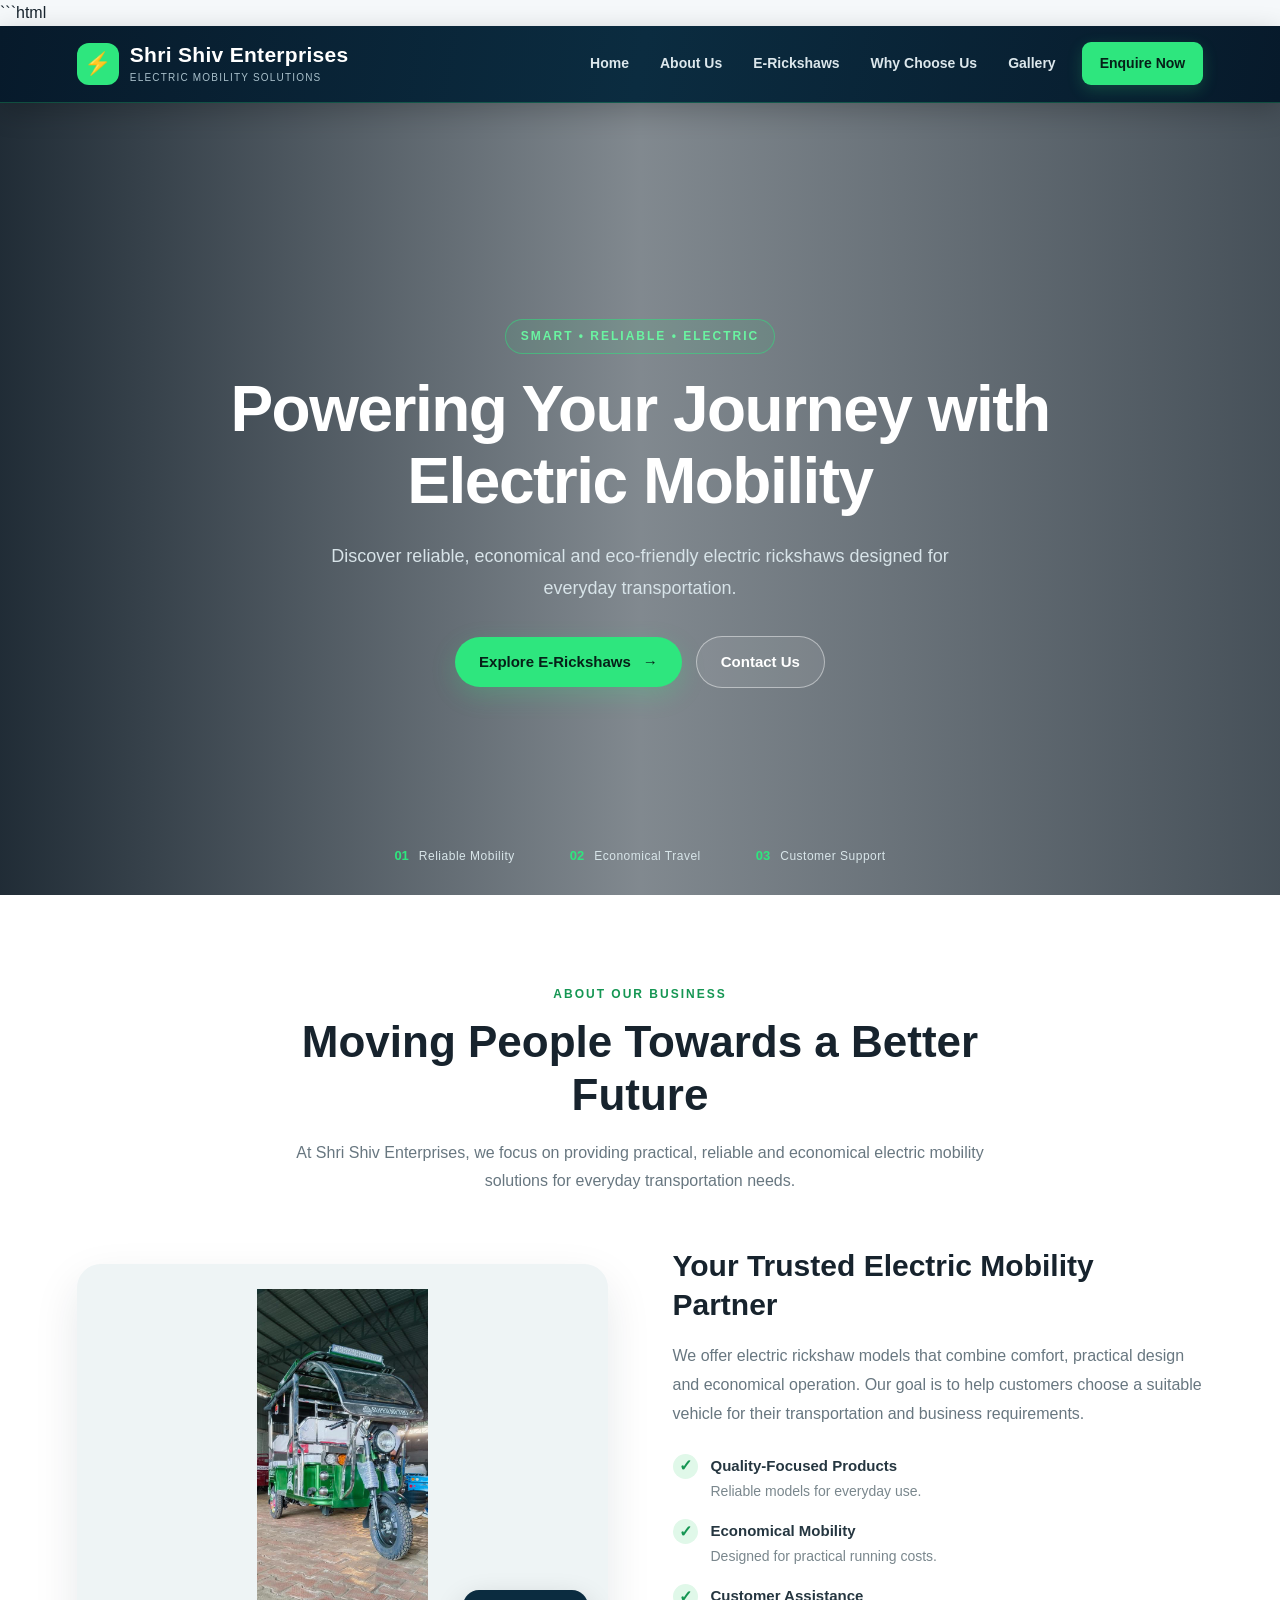
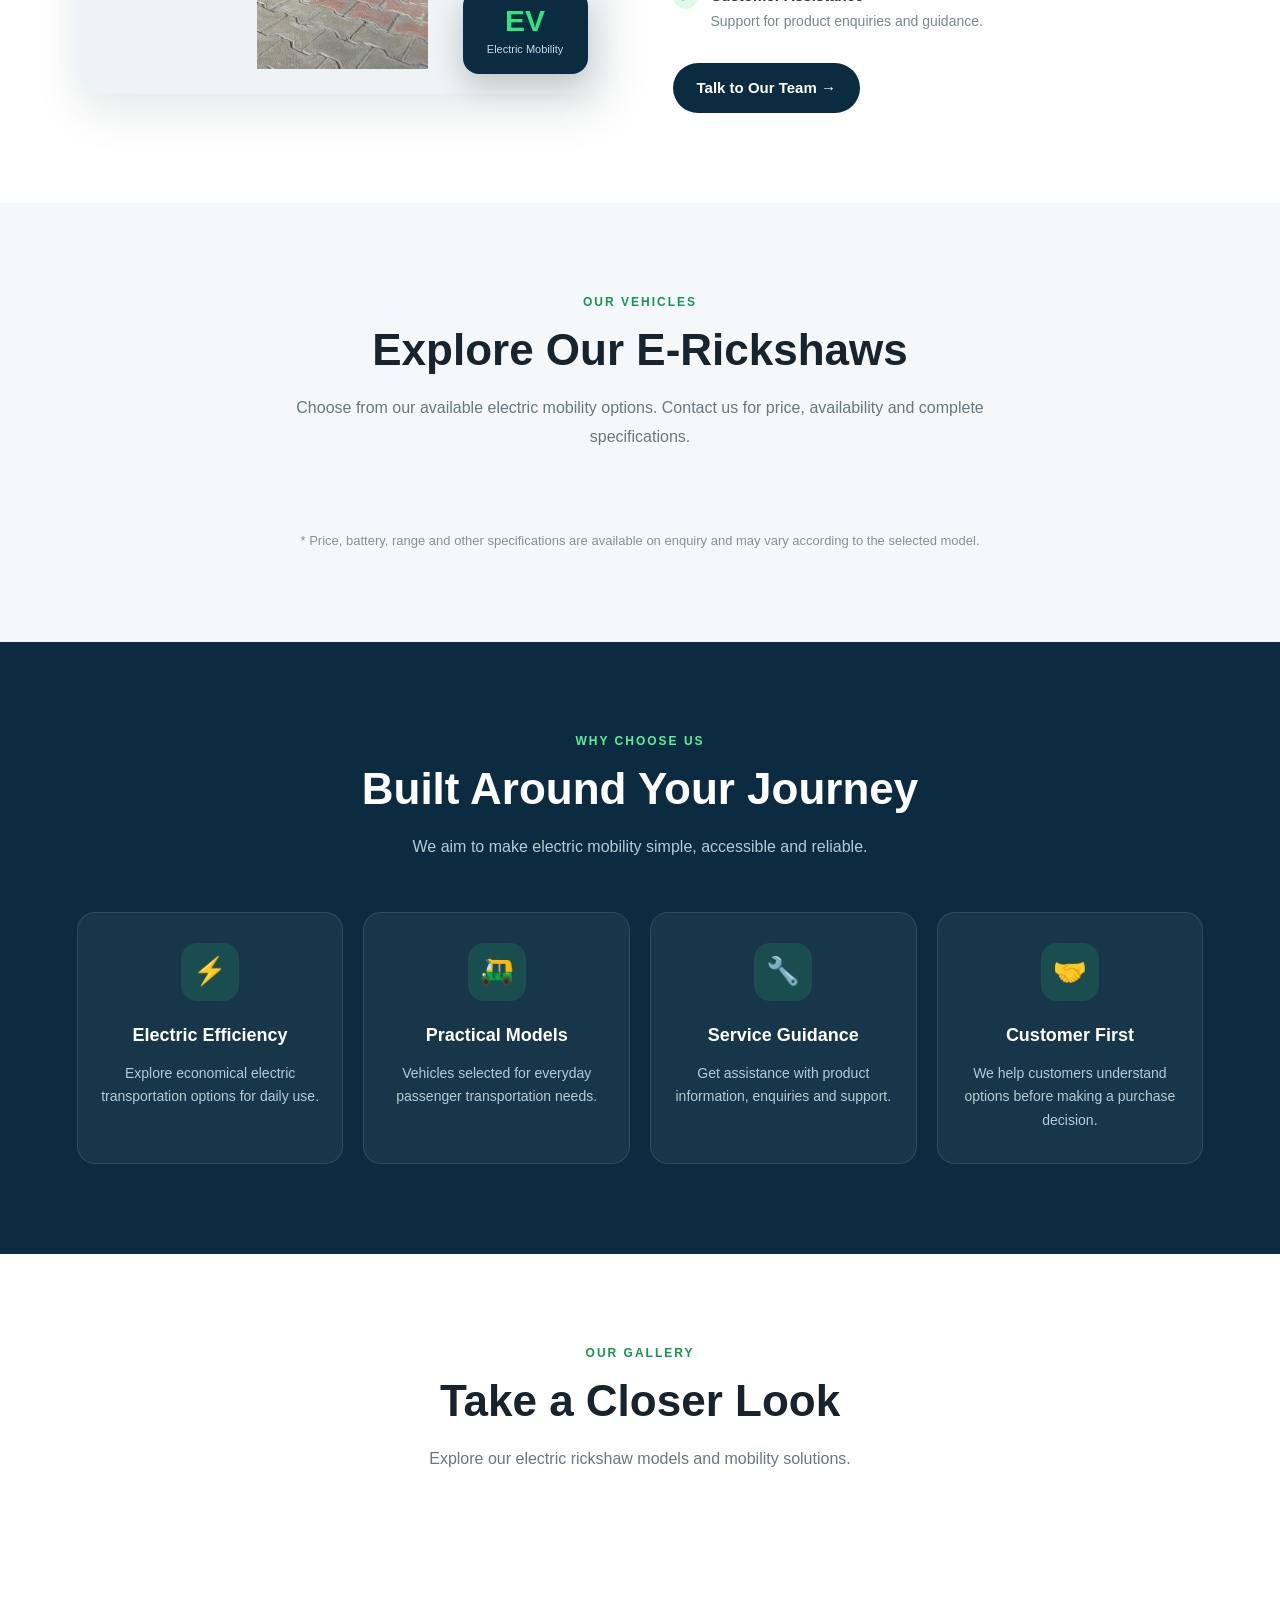
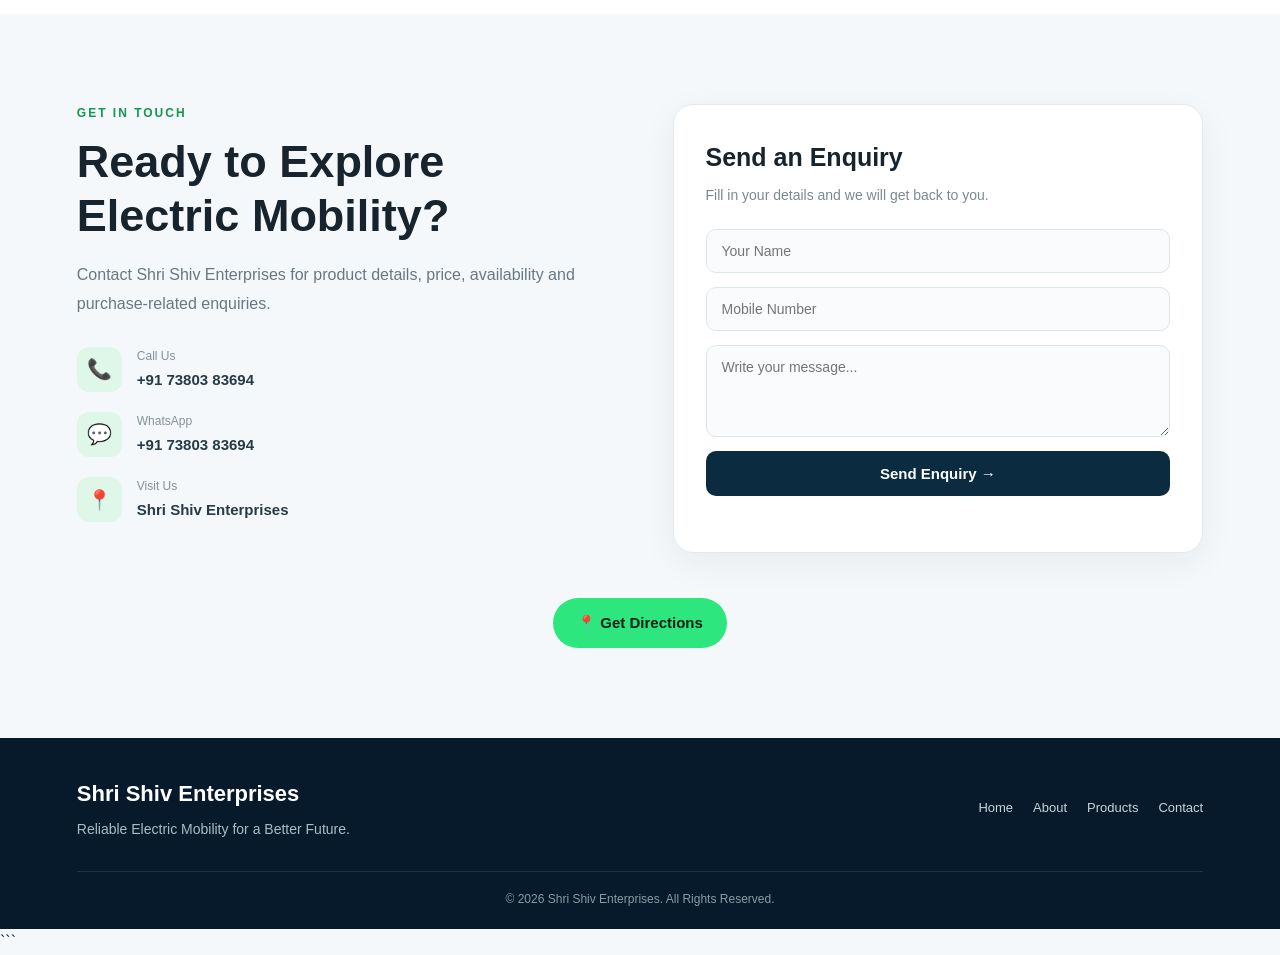
==== index.html @ 42779d00 "Initial frontend commit" ====
```html
<!DOCTYPE html>
<html lang="en">

<head>
    <meta charset="UTF-8">
    <meta name="viewport" content="width=device-width, initial-scale=1.0">

    <title>Shri Shiv Enterprises | Electric Mobility</title>

    <link rel="stylesheet" href="style.css">
</head>

<body>

    <!-- ================= NAVBAR ================= -->

    <nav class="navbar">

        <div class="brand">

            <span class="brand-icon">⚡</span>

            <div>
                <h2>Shri Shiv Enterprises</h2>
                <small>Electric Mobility Solutions</small>
            </div>

        </div>

        <div class="nav-links">

            <a href="#home">Home</a>

            <a href="#about">About Us</a>

            <a href="#products">E-Rickshaws</a>

            <a href="#why-us">Why Choose Us</a>

            <a href="#gallery">Gallery</a>

            <a href="#contact" class="nav-cta">
                Enquire Now
            </a>

        </div>

    </nav>


    <!-- ================= HERO SECTION ================= -->

    <section class="hero" id="home">

        <video class="hero-video" autoplay muted loop playsinline>

            <source
                src="videos/moving 360.mp4"
                type="video/mp4">

        </video>

        <div class="hero-overlay"></div>

        <div class="hero-text">

            <span class="hero-tag">
                SMART • RELIABLE • ELECTRIC
            </span>

            <h1>
                Powering Your Journey with Electric Mobility
            </h1>

            <p>
                Discover reliable, economical and eco-friendly electric
                rickshaws designed for everyday transportation.
            </p>

            <div class="hero-buttons">

                <a
                    href="#products"
                    class="primary-btn">

                    Explore E-Rickshaws

                    <span>→</span>

                </a>

                <a
                    href="#contact"
                    class="secondary-btn">

                    Contact Us

                </a>

            </div>

        </div>


        <div class="hero-bottom-info">

            <div>

                <strong>01</strong>

                <span>
                    Reliable Mobility
                </span>

            </div>

            <div>

                <strong>02</strong>

                <span>
                    Economical Travel
                </span>

            </div>

            <div>

                <strong>03</strong>

                <span>
                    Customer Support
                </span>

            </div>

        </div>

    </section>


    <!-- ================= ABOUT SECTION ================= -->

    <section
        class="about section-padding"
        id="about">

        <div class="section-heading">

            <span class="section-label">
                ABOUT OUR BUSINESS
            </span>

            <h2>
                Moving People Towards a Better Future
            </h2>

            <p>
                At Shri Shiv Enterprises, we focus on providing practical,
                reliable and economical electric mobility solutions for
                everyday transportation needs.
            </p>

        </div>


        <div class="about-content">

            <div class="about-image">

                <img
                    src="images/Green colour.jpeg"
                    alt="Electric E-Rickshaw">

                <div class="experience-badge">

                    <strong>EV</strong>

                    <span>
                        Electric Mobility
                    </span>

                </div>

            </div>


            <div class="about-details">

                <h3>
                    Your Trusted Electric Mobility Partner
                </h3>

                <p>
                    We offer electric rickshaw models that combine comfort,
                    practical design and economical operation. Our goal is
                    to help customers choose a suitable vehicle for their
                    transportation and business requirements.
                </p>


                <div class="about-points">

                    <div class="about-point">

                        <span>✓</span>

                        <div>

                            <strong>
                                Quality-Focused Products
                            </strong>

                            <p>
                                Reliable models for everyday use.
                            </p>

                        </div>

                    </div>


                    <div class="about-point">

                        <span>✓</span>

                        <div>

                            <strong>
                                Economical Mobility
                            </strong>

                            <p>
                                Designed for practical running costs.
                            </p>

                        </div>

                    </div>


                    <div class="about-point">

                        <span>✓</span>

                        <div>

                            <strong>
                                Customer Assistance
                            </strong>

                            <p>
                                Support for product enquiries and guidance.
                            </p>

                        </div>

                    </div>

                </div>


                <a
                    href="#contact"
                    class="dark-btn">

                    Talk to Our Team →

                </a>

            </div>

        </div>

    </section>


    <!-- ================= PRODUCTS SECTION ================= -->

    <section
        class="products section-padding"
        id="products">

        <div class="section-heading">

            <span class="section-label">
                OUR VEHICLES
            </span>

            <h2>
                Explore Our E-Rickshaws
            </h2>

            <p>
                Choose from our available electric mobility options.
                Contact us for price, availability and complete specifications.
            </p>

        </div>


        <div
            id="websiteProductList"
            class="product-container">

            <!-- Products loaded dynamically -->

        </div>


        <p class="product-note">

            * Price, battery, range and other specifications are available
            on enquiry and may vary according to the selected model.

        </p>

    </section>


    <!-- ================= WHY CHOOSE US ================= -->

    <section
        class="why-us section-padding"
        id="why-us">

        <div class="section-heading">

            <span class="section-label">
                WHY CHOOSE US
            </span>

            <h2>
                Built Around Your Journey
            </h2>

            <p>
                We aim to make electric mobility simple, accessible and reliable.
            </p>

        </div>


        <div class="why-container">

            <div class="why-card">

                <div class="why-icon">
                    ⚡
                </div>

                <h3>
                    Electric Efficiency
                </h3>

                <p>
                    Explore economical electric transportation
                    options for daily use.
                </p>

            </div>


            <div class="why-card">

                <div class="why-icon">
                    🛺
                </div>

                <h3>
                    Practical Models
                </h3>

                <p>
                    Vehicles selected for everyday passenger
                    transportation needs.
                </p>

            </div>


            <div class="why-card">

                <div class="why-icon">
                    🔧
                </div>

                <h3>
                    Service Guidance
                </h3>

                <p>
                    Get assistance with product information,
                    enquiries and support.
                </p>

            </div>


            <div class="why-card">

                <div class="why-icon">
                    🤝
                </div>

                <h3>
                    Customer First
                </h3>

                <p>
                    We help customers understand options before
                    making a purchase decision.
                </p>

            </div>

        </div>

    </section>


    <!-- ================= GALLERY SECTION ================= -->

    <section
        class="gallery section-padding"
        id="gallery">

        <div class="section-heading">

            <span class="section-label">
                OUR GALLERY
            </span>

            <h2>
                Take a Closer Look
            </h2>

            <p>
                Explore our electric rickshaw models and mobility solutions.
            </p>

        </div>


        <div
            id="websiteGalleryList"
            class="gallery-grid">

            <!-- Gallery images loaded dynamically -->

        </div>

    </section>


    <!-- ================= PRODUCT MODAL ================= -->

    <div
        id="productModal"
        class="modal">

        <div class="modal-content">

            <button
                class="modal-close"
                onclick="closeProductDetails()">

                &times;

            </button>


            <img
                id="modalProductImage"
                src=""
                alt="Selected E-Rickshaw">


            <div class="modal-body">

                <span
                    id="modalProductCategory"
                    class="product-category">
                </span>


                <h2 id="modalProductTitle"></h2>


                <p id="modalProductDescription"></p>


                <div class="modal-specifications">

                    <div class="spec-box">

                        <span>
                            Vehicle Type
                        </span>

                        <strong id="modalVehicleType"></strong>

                    </div>


                    <div class="spec-box">

                        <span>
                            Power Source
                        </span>

                        <strong>
                            Electric
                        </strong>

                    </div>


                    <div class="spec-box">

                        <span>
                            Usage
                        </span>

                        <strong>
                            Daily Transport
                        </strong>

                    </div>


                    <div class="spec-box">

                        <span>
                            Availability
                        </span>

                        <strong>
                            On Enquiry
                        </strong>

                    </div>

                </div>


                <h3>
                    Key Features
                </h3>

                <ul id="modalFeatures"></ul>


                <div class="modal-actions">

                    <a
                        id="modalWhatsappLink"
                        href="#"
                        target="_blank"
                        class="whatsapp-btn">

                        WhatsApp Enquiry

                    </a>


                    <a
                        href="tel:+917380383694"
                        class="call-btn">

                        Call Now

                    </a>

                </div>

            </div>

        </div>

    </div>


    <!-- ================= CONTACT SECTION ================= -->

    <section
        class="contact section-padding"
        id="contact">

        <div class="contact-wrapper">


            <div class="contact-text">

                <span class="section-label">
                    GET IN TOUCH
                </span>


                <h2>
                    Ready to Explore Electric Mobility?
                </h2>


                <p>
                    Contact Shri Shiv Enterprises for product details,
                    price, availability and purchase-related enquiries.
                </p>


                <div class="contact-details">


                    <div class="contact-detail">

                        <span>📞</span>

                        <div>

                            <small>
                                Call Us
                            </small>

                            <strong>
                                +91 73803 83694
                            </strong>

                        </div>

                    </div>


                    <div class="contact-detail">

                        <span>💬</span>

                        <div>

                            <small>
                                WhatsApp
                            </small>

                            <strong>
                                +91 73803 83694
                            </strong>

                        </div>

                    </div>


                    <div class="contact-detail">

                        <span>📍</span>

                        <div>

                            <small>
                                Visit Us
                            </small>

                            <strong>
                                Shri Shiv Enterprises
                            </strong>

                        </div>

                    </div>

                </div>

            </div>


            <!-- ================= ENQUIRY FORM ================= -->

            <div class="contact-form-box">

                <h3>
                    Send an Enquiry
                </h3>

                <p>
                    Fill in your details and we will get back to you.
                </p>


                <form id="enquiryForm">

                    <input
                        type="text"
                        id="customerName"
                        placeholder="Your Name"
                        required>


                    <input
                        type="tel"
                        id="customerPhone"
                        placeholder="Mobile Number"
                        required>


                    <textarea
                        id="customerMessage"
                        placeholder="Write your message..."
                        rows="4"
                        required></textarea>


                    <button
                        type="submit"
                        class="submit-btn"
                        id="enquirySubmitBtn">

                        Send Enquiry →

                    </button>


                    <p
                        id="enquiryStatus"
                        style="margin-top: 10px;">
                    </p>

                </form>

            </div>

        </div>


        <div class="map-button-wrapper">

            <a
                href="https://maps.app.goo.gl/jUtsMrtZRAWPj9in8"
                target="_blank"
                class="location-btn">

                📍 Get Directions

            </a>

        </div>

    </section>


    <!-- ================= FESTIVAL SECTION ================= -->

    <section
        id="festivalUpdates"
        class="festival-section"
        style="display: none;">

        <div class="festival-container">

            <h2 id="websiteFestivalName">
                Festival Updates
            </h2>

            <p id="websiteFestivalMessage">
                No festival update available.
            </p>

            <strong id="websiteFestivalOffer"></strong>

        </div>

    </section>


    <!-- ================= DATABASE + WHATSAPP SCRIPT ================= -->

    <script>

        // =====================================================
        // AUTOMATIC BACKEND URL
        // =====================================================
        const API_BASE_URL = "https://shri-shiv-enterprises-backened.onrender.com";




        // =====================================================
        // BUSINESS WHATSAPP NUMBER
        // =====================================================

        const WHATSAPP_NUMBER = "917380383694";


        console.log(
            "Frontend hostname:",
            window.location.hostname
        );

        console.log(
            "Backend URL:",
            API_BASE_URL
        );

        console.log(
            "WhatsApp Number:",
            WHATSAPP_NUMBER
        );


        // =====================================================
        // PAGE LOAD
        // =====================================================

        document.addEventListener(
            "DOMContentLoaded",
            function () {

                loadWebsiteFestival();

                loadWebsiteProducts();

                loadWebsiteGallery();

                setupEnquiryForm();

            }
        );


        // =====================================================
        // 1. FESTIVAL UPDATE
        // =====================================================

        async function loadWebsiteFestival() {

            try {

                const response =
                    await fetch(
                        `${API_BASE_URL}/api/admin/festival`
                    );


                if (!response.ok) {

                    throw new Error(
                        "Festival API error: " +
                        response.status
                    );

                }


                const festival =
                    await response.json();


                const section =
                    document.getElementById(
                        "festivalUpdates"
                    );


                if (
                    festival &&
                    festival.name
                ) {

                    document.getElementById(
                        "websiteFestivalName"
                    ).textContent =
                        festival.name;


                    document.getElementById(
                        "websiteFestivalMessage"
                    ).textContent =
                        festival.message || "";


                    document.getElementById(
                        "websiteFestivalOffer"
                    ).textContent =
                        festival.offer
                            ? `Offer: ${festival.offer}`
                            : "";


                    section.style.display =
                        "block";

                }

            } catch (error) {

                console.error(
                    "Error loading festival update:",
                    error
                );

            }

        }


        // =====================================================
        // 2. PRODUCTS
        // =====================================================

        async function loadWebsiteProducts() {

            try {

                const response =
                    await fetch(
                        `${API_BASE_URL}/api/admin/products`
                    );


                if (!response.ok) {

                    throw new Error(
                        "Products API error: " +
                        response.status
                    );

                }


                const products =
                    await response.json();


                const container =
                    document.getElementById(
                        "websiteProductList"
                    );


                if (!container) return;


                container.innerHTML = "";


                if (
                    !Array.isArray(products) ||
                    products.length === 0
                ) {

                    container.innerHTML =
                        "<p>No products available right now.</p>";

                    return;

                }


                products.forEach(
                    function (product) {

                        const card =
                            document.createElement(
                                "div"
                            );


                        card.className =
                            "product-card";


                        card.innerHTML = `

                            <div class="product-image-box">

                                <span class="product-badge">
                                    Available
                                </span>

                                <img
                                    src="images/${product.image}"
                                    alt="${product.name}"
                                    onerror="this.style.display='none'">

                            </div>


                            <div class="product-card-content">

                                <span class="product-category">

                                    ${product.category || "E-Rickshaw"}

                                </span>


                                <h3>
                                    ${product.name}
                                </h3>


                                <p>
                                    ${product.description}
                                </p>


                                <div class="product-highlights">

                                    <span>
                                        ⚡ Electric
                                    </span>

                                    <span>
                                        🛺 Reliable
                                    </span>

                                    <span>
                                        🔧 Support
                                    </span>

                                </div>

                            </div>

                        `;


                        container.appendChild(
                            card
                        );

                    }
                );


            } catch (error) {

                console.error(
                    "Error loading products:",
                    error
                );

            }

        }


        // =====================================================
        // 3. GALLERY
        // =====================================================

        async function loadWebsiteGallery() {

            try {

                const response =
                    await fetch(
                        `${API_BASE_URL}/api/admin/gallery`
                    );


                if (!response.ok) {

                    throw new Error(
                        "Gallery API error: " +
                        response.status
                    );

                }


                const items =
                    await response.json();


                const container =
                    document.getElementById(
                        "websiteGalleryList"
                    );


                if (!container) return;


                container.innerHTML = "";


                if (
                    !Array.isArray(items) ||
                    items.length === 0
                ) {

                    container.innerHTML =
                        "<p>No gallery images available.</p>";

                    return;

                }


                items.forEach(
                    function (item, index) {

                        const card =
                            document.createElement(
                                "div"
                            );


                        card.className =
                            index === 0
                                ? "gallery-item gallery-large"
                                : "gallery-item";


                        card.innerHTML = `

                            <img
                                src="images/${item.image}"
                                alt="${item.caption || "Gallery image"}"
                                onerror="this.style.display='none'">

                            <div class="gallery-caption">

                                ${item.caption || ""}

                            </div>

                        `;


                        container.appendChild(
                            card
                        );

                    }
                );


            } catch (error) {

                console.error(
                    "Error loading gallery:",
                    error
                );

            }

        }


        // =====================================================
        // 4. CUSTOMER ENQUIRY
        // =====================================================

        function setupEnquiryForm() {

            const form =
                document.getElementById(
                    "enquiryForm"
                );


            const statusText =
                document.getElementById(
                    "enquiryStatus"
                );


            const submitButton =
                document.getElementById(
                    "enquirySubmitBtn"
                );


            if (!form) return;


            form.addEventListener(
                "submit",
                async function (e) {

                    e.preventDefault();


                    // -----------------------------------------
                    // GET CUSTOMER DATA
                    // -----------------------------------------

                    const name =
                        document.getElementById(
                            "customerName"
                        ).value.trim();


                    const phone =
                        document.getElementById(
                            "customerPhone"
                        ).value.trim();


                    const message =
                        document.getElementById(
                            "customerMessage"
                        ).value.trim();


                    // -----------------------------------------
                    // BASIC VALIDATION
                    // -----------------------------------------

                    if (!name) {

                        statusText.textContent =
                            "Please enter your name.";

                        statusText.style.color =
                            "red";

                        return;

                    }


                    if (!phone) {

                        statusText.textContent =
                            "Please enter your mobile number.";

                        statusText.style.color =
                            "red";

                        return;

                    }


                    if (!message) {

                        statusText.textContent =
                            "Please enter your message.";

                        statusText.style.color =
                            "red";

                        return;

                    }


                    // -----------------------------------------
                    // INDIAN MOBILE VALIDATION
                    // -----------------------------------------

                    const cleanPhone =
                        phone.replace(
                            /\D/g,
                            ""
                        );


                    if (
                        cleanPhone.length !== 10
                    ) {

                        statusText.textContent =
                            "Please enter a valid 10-digit mobile number.";

                        statusText.style.color =
                            "red";

                        return;

                    }


                    // -----------------------------------------
                    // ENQUIRY DATA
                    // -----------------------------------------

                    const enquiryData = {

                        name: name,

                        phone: cleanPhone,

                        message: message

                    };


                    // -----------------------------------------
                    // BUTTON DISABLE
                    // -----------------------------------------

                    submitButton.disabled =
                        true;

                    submitButton.textContent =
                        "Submitting...";


                    statusText.textContent =
                        "Saving your enquiry...";

                    statusText.style.color =
                        "#087f8c";


                    try {

                        // =====================================
                        // SAVE ENQUIRY TO MONGODB
                        // =====================================

                        const response =
                            await fetch(
                                `${API_BASE_URL}/api/admin/enquiries`,
                                {
                                    method: "POST",

                                    headers: {
                                        "Content-Type":
                                            "application/json"
                                    },

                                    body:
                                        JSON.stringify(
                                            enquiryData
                                        )
                                }
                            );


                        let data = {};


                        try {

                            data =
                                await response.json();

                        } catch (jsonError) {

                            console.error(
                                "Invalid JSON response:",
                                jsonError
                            );

                        }


                        // =====================================
                        // DATABASE SAVE SUCCESS
                        // =====================================

                        if (response.ok) {

                            console.log(
                                "Enquiry saved successfully:",
                                data
                            );


                            statusText.textContent =
                                "Enquiry saved! Opening WhatsApp...";

                            statusText.style.color =
                                "green";


                            // =================================
                            // CREATE WHATSAPP MESSAGE
                            // =================================

                            const whatsappMessage =

                                `New Website Enquiry

Name: ${name}

Customer Phone: ${cleanPhone}

Message:
${message}

Website: Shri Shiv Enterprises`;


                            const whatsappURL =
                                `https://wa.me/${WHATSAPP_NUMBER}?text=${encodeURIComponent(
                                    whatsappMessage
                                )}`;


                            console.log(
                                "WhatsApp URL:",
                                whatsappURL
                            );


                            // =================================
                            // RESET FORM
                            // =================================

                            form.reset();


                            // =================================
                            // OPEN WHATSAPP
                            // =================================

                            setTimeout(
                                function () {

                                    window.location.href =
                                        whatsappURL;

                                },
                                700
                            );


                        } else {

                            console.error(
                                "Enquiry API error:",
                                data
                            );


                            statusText.textContent =
                                data.message ||
                                "Unable to save enquiry. Please try again.";

                            statusText.style.color =
                                "red";


                            submitButton.disabled =
                                false;

                            submitButton.textContent =
                                "Send Enquiry →";

                        }


                    } catch (error) {

                        console.error(
                            "ENQUIRY SUBMISSION ERROR:",
                            error
                        );


                        statusText.textContent =
                            "Unable to connect to server. Please try again.";

                        statusText.style.color =
                            "red";


                        submitButton.disabled =
                            false;

                        submitButton.textContent =
                            "Send Enquiry →";

                    }

                }
            );

        }

    </script>


    <!-- ================= FOOTER ================= -->

    <footer>

        <div class="footer-content">

            <div>

                <h3>
                    Shri Shiv Enterprises
                </h3>

                <p>
                    Reliable Electric Mobility for a Better Future.
                </p>

            </div>


            <div class="footer-links">

                <a href="#home">
                    Home
                </a>

                <a href="#about">
                    About
                </a>

                <a href="#products">
                    Products
                </a>

                <a href="#contact">
                    Contact
                </a>

            </div>

        </div>


        <div class="footer-bottom">

            <p>
                © 2026 Shri Shiv Enterprises.
                All Rights Reserved.
            </p>

        </div>

    </footer>


</body>

</html>
```
---- style.css ----
/* =====================================================
   GLOBAL RESET
===================================================== */

* {
    margin: 0;
    padding: 0;
    box-sizing: border-box;
}

html {
    scroll-behavior: smooth;
    scroll-padding-top: 90px;
}

body {
    font-family: "Segoe UI", Arial, sans-serif;
    background: #f5f8fa;
    color: #17232d;
    line-height: 1.6;
}

a {
    text-decoration: none;
}

button,
input,
select,
textarea {
    font-family: inherit;
}

button,
a {
    -webkit-tap-highlight-color: transparent;
}


/* =====================================================
   NAVBAR
===================================================== */

.navbar {
    position: sticky;
    top: 0;
    z-index: 5000;

    display: flex;
    align-items: center;
    justify-content: space-between;
    gap: 25px;

    padding: 16px 6%;

    background: linear-gradient(100deg, #071a2b, #0b2c40, #071a2b);
    border-bottom: 1px solid rgba(46, 230, 126, 0.25);
    box-shadow: 0 8px 28px rgba(0, 0, 0, 0.22);
}

.brand {
    display: flex;
    align-items: center;
    gap: 11px;
    min-width: max-content;
}

.brand-icon {
    display: flex;
    align-items: center;
    justify-content: center;

    width: 42px;
    height: 42px;

    border-radius: 12px;
    background: #2ee67e;
    color: #062018;
    font-size: 22px;
}

.brand h2 {
    color: #ffffff;
    font-size: 21px;
    line-height: 1.2;
    font-weight: 700;
    letter-spacing: 0.3px;
}

.brand small {
    display: block;
    color: #a9c0cb;
    font-size: 10px;
    letter-spacing: 1.2px;
    margin-top: 3px;
    text-transform: uppercase;
}

.nav-links {
    display: flex;
    align-items: center;
    justify-content: flex-end;
    flex-wrap: wrap;
    gap: 5px;
}

.nav-links a {
    position: relative;

    padding: 9px 13px;
    border-radius: 9px;

    color: #dce7ec;
    font-size: 14px;
    font-weight: 600;

    transition: 0.3s ease;
}

.nav-links a:hover {
    color: #ffffff;
    background: rgba(46, 230, 126, 0.1);
}

.nav-links a:not(.nav-cta)::after {
    content: "";

    position: absolute;
    left: 50%;
    bottom: 3px;

    width: 0;
    height: 2px;

    background: #2ee67e;
    border-radius: 5px;
    transform: translateX(-50%);

    transition: width 0.3s ease;
}

.nav-links a:not(.nav-cta):hover::after {
    width: 45%;
}

.nav-links .nav-cta {
    margin-left: 8px;
    padding: 10px 18px;

    background: #2ee67e;
    color: #062018;

    box-shadow: 0 5px 16px rgba(46, 230, 126, 0.2);
}

.nav-links .nav-cta:hover {
    background: #64f19c;
    color: #04150d;
    transform: translateY(-2px);
}


/* =====================================================
   HERO SECTION
===================================================== */

.hero {
    position: relative;
    min-height: 88vh;
    overflow: hidden;

    display: flex;
    align-items: center;
    justify-content: center;
    text-align: center;
}

.hero-video {
    position: absolute;
    inset: 0;

    width: 100%;
    height: 100%;

    object-fit: cover;
    z-index: 0;
}

.hero-overlay {
    position: absolute;
    inset: 0;
    z-index: 1;

    background:
        linear-gradient(
            90deg,
            rgba(3, 16, 27, 0.88),
            rgba(3, 16, 27, 0.48),
            rgba(3, 16, 27, 0.72)
        );
}

.hero-text {
    position: relative;
    z-index: 2;

    width: min(900px, 90%);
    margin-top: 10px;
}

.hero-tag {
    display: inline-block;

    padding: 7px 15px;
    margin-bottom: 20px;

    border: 1px solid rgba(46, 230, 126, 0.5);
    border-radius: 50px;

    color: #6af4a1;
    background: rgba(46, 230, 126, 0.08);

    font-size: 12px;
    font-weight: 700;
    letter-spacing: 2px;
}

.hero-text h1 {
    color: #ffffff;
    font-size: clamp(38px, 5vw, 68px);
    line-height: 1.12;
    font-weight: 750;
    letter-spacing: -1.5px;
    margin-bottom: 22px;
}

.hero-text p {
    max-width: 650px;
    margin: 0 auto 32px;

    color: #d7e3e8;
    font-size: 18px;
    line-height: 1.8;
}

.hero-buttons {
    display: flex;
    justify-content: center;
    align-items: center;
    flex-wrap: wrap;
    gap: 14px;
}

.primary-btn,
.secondary-btn,
.dark-btn,
.location-btn {
    display: inline-flex;
    align-items: center;
    justify-content: center;
    gap: 12px;

    padding: 13px 24px;
    border-radius: 50px;

    font-size: 15px;
    font-weight: 700;

    transition: 0.3s ease;
}

.primary-btn {
    background: #2ee67e;
    color: #062018;
    box-shadow: 0 8px 25px rgba(46, 230, 126, 0.22);
}

.primary-btn:hover {
    background: #69f3a0;
    transform: translateY(-3px);
}

.secondary-btn {
    border: 1px solid rgba(255, 255, 255, 0.45);
    color: #ffffff;
    background: rgba(255, 255, 255, 0.08);
}

.secondary-btn:hover {
    background: #ffffff;
    color: #092031;
    transform: translateY(-3px);
}

.hero-bottom-info {
    position: absolute;
    z-index: 2;
    bottom: 28px;
    left: 6%;
    right: 6%;

    display: flex;
    justify-content: center;
    gap: 55px;
}

.hero-bottom-info div {
    display: flex;
    align-items: center;
    gap: 10px;
    color: #d8e5e9;
}

.hero-bottom-info strong {
    color: #2ee67e;
    font-size: 13px;
}

.hero-bottom-info span {
    font-size: 12px;
    letter-spacing: 0.5px;
}


/* =====================================================
   COMMON SECTION STYLING
===================================================== */

.section-padding {
    padding: 90px 6%;
}

.section-heading {
    max-width: 720px;
    margin: 0 auto 50px;
    text-align: center;
}

.section-label {
    display: inline-block;
    margin-bottom: 12px;

    color: #159653;
    font-size: 12px;
    font-weight: 800;
    letter-spacing: 2px;
    text-transform: uppercase;
}

.section-heading h2 {
    color: #17232d;
    font-size: clamp(30px, 4vw, 44px);
    line-height: 1.2;
    margin-bottom: 17px;
}

.section-heading p {
    color: #687780;
    font-size: 16px;
    line-height: 1.8;
}


/* =====================================================
   ABOUT SECTION
===================================================== */

.about {
    background: #ffffff;
}

.about-content {
    max-width: 1150px;
    margin: auto;

    display: grid;
    grid-template-columns: 1fr 1fr;
    align-items: center;
    gap: 65px;
}

.about-image {
    position: relative;
}

.about-image img {
    display: block;
    width: 100%;
    height: 430px;

    object-fit: contain;
    background: #eef4f5;
    border-radius: 24px;
    padding: 25px;

    box-shadow: 0 18px 45px rgba(12, 35, 47, 0.1);
}

.experience-badge {
    position: absolute;
    right: 20px;
    bottom: 20px;

    display: flex;
    flex-direction: column;
    align-items: center;

    min-width: 125px;
    padding: 16px;

    border-radius: 16px;
    background: #0b2c40;
    color: #ffffff;

    box-shadow: 0 12px 30px rgba(0, 0, 0, 0.2);
}

.experience-badge strong {
    color: #2ee67e;
    font-size: 30px;
    line-height: 1;
}

.experience-badge span {
    margin-top: 5px;
    font-size: 11px;
    color: #c9d9df;
}

.about-details h3 {
    color: #17232d;
    font-size: 30px;
    line-height: 1.3;
    margin-bottom: 18px;
}

.about-details > p {
    color: #687780;
    font-size: 16px;
    line-height: 1.8;
    margin-bottom: 25px;
}

.about-points {
    display: flex;
    flex-direction: column;
    gap: 17px;
    margin-bottom: 30px;
}

.about-point {
    display: flex;
    align-items: flex-start;
    gap: 13px;
}

.about-point > span {
    display: flex;
    align-items: center;
    justify-content: center;

    flex-shrink: 0;
    width: 25px;
    height: 25px;

    border-radius: 50%;
    background: #e0f8e9;
    color: #159653;
    font-weight: 800;
}

.about-point strong {
    display: block;
    color: #253640;
    font-size: 15px;
}

.about-point p {
    color: #7a878d;
    font-size: 14px;
    margin-top: 2px;
}

.dark-btn {
    background: #0b2c40;
    color: #ffffff;
}

.dark-btn:hover {
    background: #159653;
    transform: translateY(-3px);
}


/* =====================================================
   PRODUCTS SECTION
===================================================== */

.products {
    background: #f5f8fa;
}

.product-container {
    max-width: 1200px;
    margin: auto;

    display: grid;
    grid-template-columns: repeat(3, 1fr);
    gap: 25px;
}

.product-card {
    overflow: hidden;

    background: #ffffff;
    border: 1px solid #e6edef;
    border-radius: 20px;

    box-shadow: 0 8px 25px rgba(12, 35, 47, 0.06);
    transition: 0.35s ease;
}

.product-card:hover {
    transform: translateY(-9px);
    box-shadow: 0 18px 40px rgba(12, 35, 47, 0.13);
}

.product-image-box {
    position: relative;
    overflow: hidden;
    background: #eef4f5;
}

.product-image-box img {
    display: block;
    width: 100%;
    height: 245px;

    object-fit: contain;
    padding: 18px;

    transition: transform 0.4s ease;
}

.product-card:hover .product-image-box img {
    transform: scale(1.05);
}

.product-badge {
    position: absolute;
    top: 15px;
    left: 15px;
    z-index: 1;

    padding: 5px 11px;
    border-radius: 50px;

    background: #0b2c40;
    color: #ffffff;

    font-size: 11px;
    font-weight: 700;
}

.product-card-content {
    padding: 24px;
}

.product-category {
    display: inline-block;
    margin-bottom: 8px;

    color: #159653;
    font-size: 11px;
    font-weight: 800;
    letter-spacing: 1.5px;
}

.product-card h3 {
    color: #17232d;
    font-size: 23px;
    line-height: 1.3;
    margin-bottom: 12px;
}

.product-card-content > p {
    min-height: 78px;

    color: #718087;
    font-size: 14px;
    line-height: 1.7;
    margin-bottom: 17px;
}

.product-highlights {
    display: flex;
    flex-wrap: wrap;
    gap: 7px;
    margin-bottom: 23px;
}

.product-highlights span {
    padding: 6px 9px;
    border-radius: 7px;

    background: #f0f6f5;
    color: #52656d;

    font-size: 11px;
    font-weight: 600;
}

.details-btn {
    display: flex;
    align-items: center;
    justify-content: space-between;

    width: 100%;
    padding: 12px 15px;

    border: 1px solid #d9e5e8;
    border-radius: 10px;

    background: #ffffff;
    color: #0b2c40;

    font-size: 14px;
    font-weight: 700;
    cursor: pointer;

    transition: 0.3s ease;
}

.details-btn span {
    color: #159653;
    font-size: 19px;
}

.details-btn:hover {
    border-color: #159653;
    background: #effbf3;
}

.product-note {
    margin-top: 30px;
    text-align: center;

    color: #849198;
    font-size: 13px;
}


/* =====================================================
   WHY CHOOSE US
===================================================== */

.why-us {
    background: #0b2c40;
}

.why-us .section-heading h2 {
    color: #ffffff;
}

.why-us .section-heading p {
    color: #b6cbd3;
}

.why-us .section-label {
    color: #5af09a;
}

.why-container {
    max-width: 1150px;
    margin: auto;

    display: grid;
    grid-template-columns: repeat(4, 1fr);
    gap: 20px;
}

.why-card {
    padding: 30px 23px;

    border: 1px solid rgba(255, 255, 255, 0.1);
    border-radius: 18px;

    background: rgba(255, 255, 255, 0.05);
    text-align: center;

    transition: 0.3s ease;
}

.why-card:hover {
    background: rgba(46, 230, 126, 0.1);
    transform: translateY(-6px);
}

.why-icon {
    display: flex;
    align-items: center;
    justify-content: center;

    width: 58px;
    height: 58px;
    margin: 0 auto 20px;

    border-radius: 16px;
    background: rgba(46, 230, 126, 0.13);

    font-size: 27px;
}

.why-card h3 {
    color: #ffffff;
    font-size: 18px;
    margin-bottom: 12px;
}

.why-card p {
    color: #b6cbd3;
    font-size: 14px;
    line-height: 1.7;
}


/* =====================================================
   GALLERY
===================================================== */

.gallery {
    background: #ffffff;
}

.gallery-grid {
    max-width: 1150px;
    margin: auto;

    display: grid;
    grid-template-columns: 1.3fr 1fr 1fr;
    gap: 18px;
}

.gallery-item {
    position: relative;
    overflow: hidden;
    min-height: 280px;

    border-radius: 18px;
    background: #eef4f5;
}

.gallery-item img {
    width: 100%;
    height: 100%;
    min-height: 280px;

    display: block;
    object-fit: contain;
    padding: 15px;

    transition: transform 0.4s ease;
}

.gallery-item:hover img {
    transform: scale(1.07);
}

.gallery-caption {
    position: absolute;
    left: 15px;
    right: 15px;
    bottom: 15px;

    padding: 11px 14px;
    border-radius: 10px;

    background: rgba(7, 26, 43, 0.85);
    color: #ffffff;

    font-size: 13px;
    font-weight: 700;
    text-align: center;
}


/* =====================================================
   PRODUCT MODAL
===================================================== */

.modal {
    display: none;
    position: fixed;
    inset: 0;
    z-index: 9999;

    align-items: center;
    justify-content: center;

    padding: 20px;
    background: rgba(3, 12, 20, 0.82);
    backdrop-filter: blur(8px);
}

.modal-content {
    position: relative;

    width: min(600px, 100%);
    max-height: 92vh;
    overflow-y: auto;

    border-radius: 24px;
    background: #ffffff;

    box-shadow: 0 25px 70px rgba(0, 0, 0, 0.4);
    animation: modalShow 0.3s ease;
}

.modal-content > img {
    display: block;
    width: 100%;
    height: 270px;

    object-fit: contain;
    padding: 20px;

    background: #eef4f5;
}

.modal-close {
    position: absolute;
    top: 14px;
    right: 14px;
    z-index: 2;

    display: flex;
    align-items: center;
    justify-content: center;

    width: 38px;
    height: 38px;

    border: none;
    border-radius: 50%;

    background: #ffffff;
    color: #17232d;

    font-size: 25px;
    cursor: pointer;
    box-shadow: 0 5px 15px rgba(0, 0, 0, 0.15);

    transition: 0.3s ease;
}

.modal-close:hover {
    background: #0b2c40;
    color: #ffffff;
    transform: rotate(90deg);
}

.modal-body {
    padding: 30px;
}

.modal-body h2 {
    color: #17232d;
    font-size: 30px;
    line-height: 1.3;
    margin-bottom: 12px;
}

.modal-body > p {
    color: #687780;
    font-size: 15px;
    line-height: 1.8;
    margin-bottom: 23px;
}

.modal-specifications {
    display: grid;
    grid-template-columns: repeat(2, 1fr);
    gap: 12px;
    margin-bottom: 25px;
}

.spec-box {
    padding: 14px;
    border: 1px solid #e2eaed;
    border-radius: 12px;
    background: #f8fafb;
}

.spec-box span {
    display: block;
    color: #839097;
    font-size: 11px;
    margin-bottom: 4px;
}

.spec-box strong {
    color: #263b45;
    font-size: 14px;
}

.modal-body h3 {
    color: #17232d;
    font-size: 19px;
    margin-bottom: 13px;
}

.modal-body ul {
    display: grid;
    grid-template-columns: 1fr 1fr;
    gap: 10px;

    list-style: none;
    margin-bottom: 25px;
}

.modal-body li {
    padding: 11px 12px;
    border-radius: 9px;

    background: #f0f8f3;
    color: #41545c;

    font-size: 13px;
}

.modal-body li::before {
    content: "✓";
    color: #159653;
    font-weight: 800;
    margin-right: 7px;
}

.modal-actions {
    display: flex;
    gap: 12px;
    flex-wrap: wrap;
}

.whatsapp-btn,
.call-btn {
    flex: 1;
    min-width: 150px;

    display: flex;
    align-items: center;
    justify-content: center;

    padding: 13px 18px;
    border-radius: 10px;

    font-size: 14px;
    font-weight: 700;
    text-align: center;

    transition: 0.3s ease;
}

.whatsapp-btn {
    background: #1eaf5b;
    color: #ffffff;
}

.whatsapp-btn:hover {
    background: #168d48;
    transform: translateY(-2px);
}

.call-btn {
    border: 1px solid #d8e4e8;
    background: #ffffff;
    color: #0b2c40;
}

.call-btn:hover {
    background: #edf4f6;
}

@keyframes modalShow {
    from {
        opacity: 0;
        transform: translateY(25px) scale(0.96);
    }

    to {
        opacity: 1;
        transform: translateY(0) scale(1);
    }
}

body.modal-open {
    overflow: hidden;
}


/* =====================================================
   CONTACT SECTION
===================================================== */

.contact {
    background: #f5f8fa;
}

.contact-wrapper {
    max-width: 1150px;
    margin: auto;

    display: grid;
    grid-template-columns: 1fr 1fr;
    gap: 65px;
    align-items: start;
}

.contact-text h2 {
    max-width: 500px;

    color: #17232d;
    font-size: clamp(30px, 4vw, 45px);
    line-height: 1.2;
    margin-bottom: 18px;
}

.contact-text > p {
    max-width: 500px;

    color: #687780;
    font-size: 16px;
    line-height: 1.8;
    margin-bottom: 28px;
}

.contact-details {
    display: flex;
    flex-direction: column;
    gap: 20px;
}

.contact-detail {
    display: flex;
    align-items: center;
    gap: 15px;
}

.contact-detail > span {
    display: flex;
    align-items: center;
    justify-content: center;

    width: 45px;
    height: 45px;

    border-radius: 12px;
    background: #dff7e8;
    font-size: 20px;
}

.contact-detail small {
    display: block;
    color: #849198;
    font-size: 12px;
    margin-bottom: 2px;
}

.contact-detail strong {
    display: block;
    color: #263b45;
    font-size: 15px;
}

.contact-form-box {
    padding: 32px;

    border: 1px solid #e2eaed;
    border-radius: 20px;
    background: #ffffff;

    box-shadow: 0 10px 35px rgba(12, 35, 47, 0.06);
}

.contact-form-box h3 {
    color: #17232d;
    font-size: 25px;
    margin-bottom: 7px;
}

.contact-form-box > p {
    color: #7b898f;
    font-size: 14px;
    margin-bottom: 23px;
}

#enquiryForm {
    display: flex;
    flex-direction: column;
    gap: 14px;
}

#enquiryForm input,
#enquiryForm select,
#enquiryForm textarea {
    width: 100%;

    padding: 13px 15px;

    border: 1px solid #dce6e9;
    border-radius: 10px;

    background: #f9fbfc;
    color: #263b45;

    font-size: 14px;
    outline: none;

    transition: 0.3s ease;
}

#enquiryForm input:focus,
#enquiryForm select:focus,
#enquiryForm textarea:focus {
    border-color: #2ee67e;
    background: #ffffff;
    box-shadow: 0 0 0 3px rgba(46, 230, 126, 0.1);
}

#enquiryForm textarea {
    resize: vertical;
}

.submit-btn {
    padding: 14px 20px;

    border: none;
    border-radius: 10px;

    background: #0b2c40;
    color: #ffffff;

    font-size: 15px;
    font-weight: 700;
    cursor: pointer;

    transition: 0.3s ease;
}

.submit-btn:hover {
    background: #159653;
    transform: translateY(-2px);
}

.map-button-wrapper {
    display: flex;
    justify-content: center;
    margin-top: 45px;
}

.location-btn {
    background: #2ee67e;
    color: #062018;
}

.location-btn:hover {
    background: #5af09a;
    transform: translateY(-3px);
}


/* =====================================================
   FOOTER
===================================================== */

footer {
    padding: 38px 6% 20px;
    background: #071a2b;
    color: #ffffff;
}

.footer-content {
    max-width: 1150px;
    margin: auto;

    display: flex;
    align-items: center;
    justify-content: space-between;
    gap: 25px;
}

.footer-content h3 {
    font-size: 22px;
    margin-bottom: 7px;
}

.footer-content p {
    color: #a9bdc6;
    font-size: 14px;
}

.footer-links {
    display: flex;
    flex-wrap: wrap;
    gap: 20px;
}

.footer-links a {
    color: #c5d5da;
    font-size: 13px;
    transition: 0.3s ease;
}

.footer-links a:hover {
    color: #2ee67e;
}

.footer-bottom {
    max-width: 1150px;
    margin: 30px auto 0;
    padding-top: 18px;

    border-top: 1px solid rgba(255, 255, 255, 0.1);
    text-align: center;
}

.footer-bottom p {
    color: #849da7;
    font-size: 12px;
}


/* =====================================================
   TABLET RESPONSIVE
===================================================== */

@media (max-width: 1000px) {

    .navbar {
        padding: 15px 4%;
    }

    .nav-links a {
        padding: 8px 9px;
        font-size: 13px;
    }

    .product-container {
        grid-template-columns: repeat(2, 1fr);
        max-width: 800px;
    }

    .why-container {
        grid-template-columns: repeat(2, 1fr);
        max-width: 700px;
    }

    .about-content,
    .contact-wrapper {
        gap: 35px;
    }

    .gallery-grid {
        grid-template-columns: 1fr 1fr;
    }

    .gallery-large {
        grid-column: span 2;
    }
}


/* =====================================================
   MOBILE RESPONSIVE
===================================================== */

@media (max-width: 700px) {

    .section-padding {
        padding: 65px 18px;
    }

    /* Navbar */

    .navbar {
        flex-direction: column;
        align-items: center;
        gap: 13px;
        padding: 14px 12px;
    }

    .brand {
        justify-content: center;
    }

    .brand h2 {
        font-size: 19px;
    }

    .brand small {
        font-size: 9px;
    }

    .nav-links {
        width: 100%;
        justify-content: center;
        gap: 3px;
    }

    .nav-links a {
        padding: 7px 8px;
        font-size: 12px;
    }

    .nav-links .nav-cta {
        margin-left: 2px;
        padding: 8px 11px;
    }

    /* Hero */

    .hero {
        min-height: 78vh;
    }

    .hero-overlay {
        background: rgba(3, 16, 27, 0.7);
    }

    .hero-text {
        width: 92%;
    }

    .hero-tag {
        font-size: 9px;
        letter-spacing: 1.2px;
        padding: 6px 10px;
    }

    .hero-text h1 {
        font-size: 35px;
        letter-spacing: -0.5px;
    }

    .hero-text p {
        font-size: 15px;
        line-height: 1.7;
    }

    .hero-buttons {
        gap: 10px;
    }

    .primary-btn,
    .secondary-btn {
        padding: 11px 18px;
        font-size: 13px;
    }

    .hero-bottom-info {
        left: 15px;
        right: 15px;
        bottom: 17px;
        gap: 14px;
        justify-content: space-between;
    }

    .hero-bottom-info div {
        gap: 4px;
        flex-direction: column;
        text-align: center;
    }

    .hero-bottom-info span {
        font-size: 9px;
    }

    /* Section heading */

    .section-heading {
        margin-bottom: 32px;
    }

    .section-heading h2 {
        font-size: 29px;
    }

    .section-heading p {
        font-size: 14px;
    }

    /* About */

    .about-content,
    .contact-wrapper {
        grid-template-columns: 1fr;
        gap: 35px;
    }

    .about-image img {
        height: 300px;
    }

    .about-details h3 {
        font-size: 26px;
    }

    .about-details > p {
        font-size: 14px;
    }

    /* Products */

    .product-container {
        grid-template-columns: 1fr;
        max-width: 430px;
    }

    .product-image-box img {
        height: 235px;
    }

    .product-card-content > p {
        min-height: auto;
    }

    /* Why */

    .why-container {
        grid-template-columns: 1fr 1fr;
        gap: 12px;
    }

    .why-card {
        padding: 23px 12px;
    }

    .why-icon {
        width: 48px;
        height: 48px;
        font-size: 22px;
    }

    .why-card h3 {
        font-size: 15px;
    }

    .why-card p {
        font-size: 12px;
    }

    /* Gallery */

    .gallery-grid {
        grid-template-columns: 1fr;
    }

    .gallery-large {
        grid-column: auto;
    }

    .gallery-item,
    .gallery-item img {
        min-height: 240px;
    }

    /* Modal */

    .modal {
        padding: 12px;
    }

    .modal-content {
        max-height: 90vh;
        border-radius: 18px;
    }

    .modal-content > img {
        height: 210px;
    }

    .modal-body {
        padding: 22px;
    }

    .modal-body h2 {
        font-size: 25px;
    }

    .modal-body > p {
        font-size: 14px;
    }

    .modal-specifications {
        gap: 8px;
    }

    .spec-box {
        padding: 11px;
    }

    .modal-body ul {
        grid-template-columns: 1fr;
    }

    .modal-actions {
        flex-direction: column;
    }

    .whatsapp-btn,
    .call-btn {
        width: 100%;
    }

    /* Contact */

    .contact-text h2 {
        font-size: 30px;
    }

    .contact-form-box {
        padding: 23px;
    }

    /* Footer */

    .footer-content {
        flex-direction: column;
        text-align: center;
    }

    .footer-links {
        justify-content: center;
        gap: 15px;
    }

}


/* =====================================================
   EXTRA SMALL MOBILE
===================================================== */

@media (max-width: 400px) {

    .brand h2 {
        font-size: 17px;
    }

    .nav-links a {
        font-size: 10px;
        padding: 6px 6px;
    }

    .nav-links .nav-cta {
        padding: 7px 8px;
    }

    .hero-text h1 {
        font-size: 29px;
    }

    .hero-text p {
        font-size: 14px;
    }

    .hero-bottom-info span {
        font-size: 8px;
    }

    .why-container {
        grid-template-columns: 1fr;
    }

    .why-card {
        padding: 25px;
    }

    .why-card h3 {
        font-size: 17px;
    }

    .why-card p {
        font-size: 13px;
    }
}


.festival-section {
    padding: 60px 20px;
    text-align: center;
    background: #f5f7fa;
}

.festival-container {
    max-width: 800px;
    margin: auto;
    padding: 35px;
    border-radius: 15px;
    background: white;
    box-shadow: 0 5px 20px rgba(0, 0, 0, 0.1);
}

.festival-container h2 {
    font-size: 32px;
    margin-bottom: 15px;
}

.festival-container p {
    font-size: 18px;
    line-height: 1.6;
}

.festival-container strong {
    display: block;
    margin-top: 15px;
    font-size: 18px;
}

.remove-offer-btn {
    margin-top: 10px;
    padding: 10px 18px;
    border: none;
    border-radius: 6px;
    background: #dc3545;
    color: white;
    cursor: pointer;
}

.remove-offer-btn:hover {
    background: #b02a37;
}

.remove-festival-btn {
    margin-top: 10px;
    padding: 10px 18px;
    border: none;
    border-radius: 6px;
    background: #dc3545;
    color: white;
    cursor: pointer;
}

.remove-festival-btn:hover {
    background: #b02a37;
}
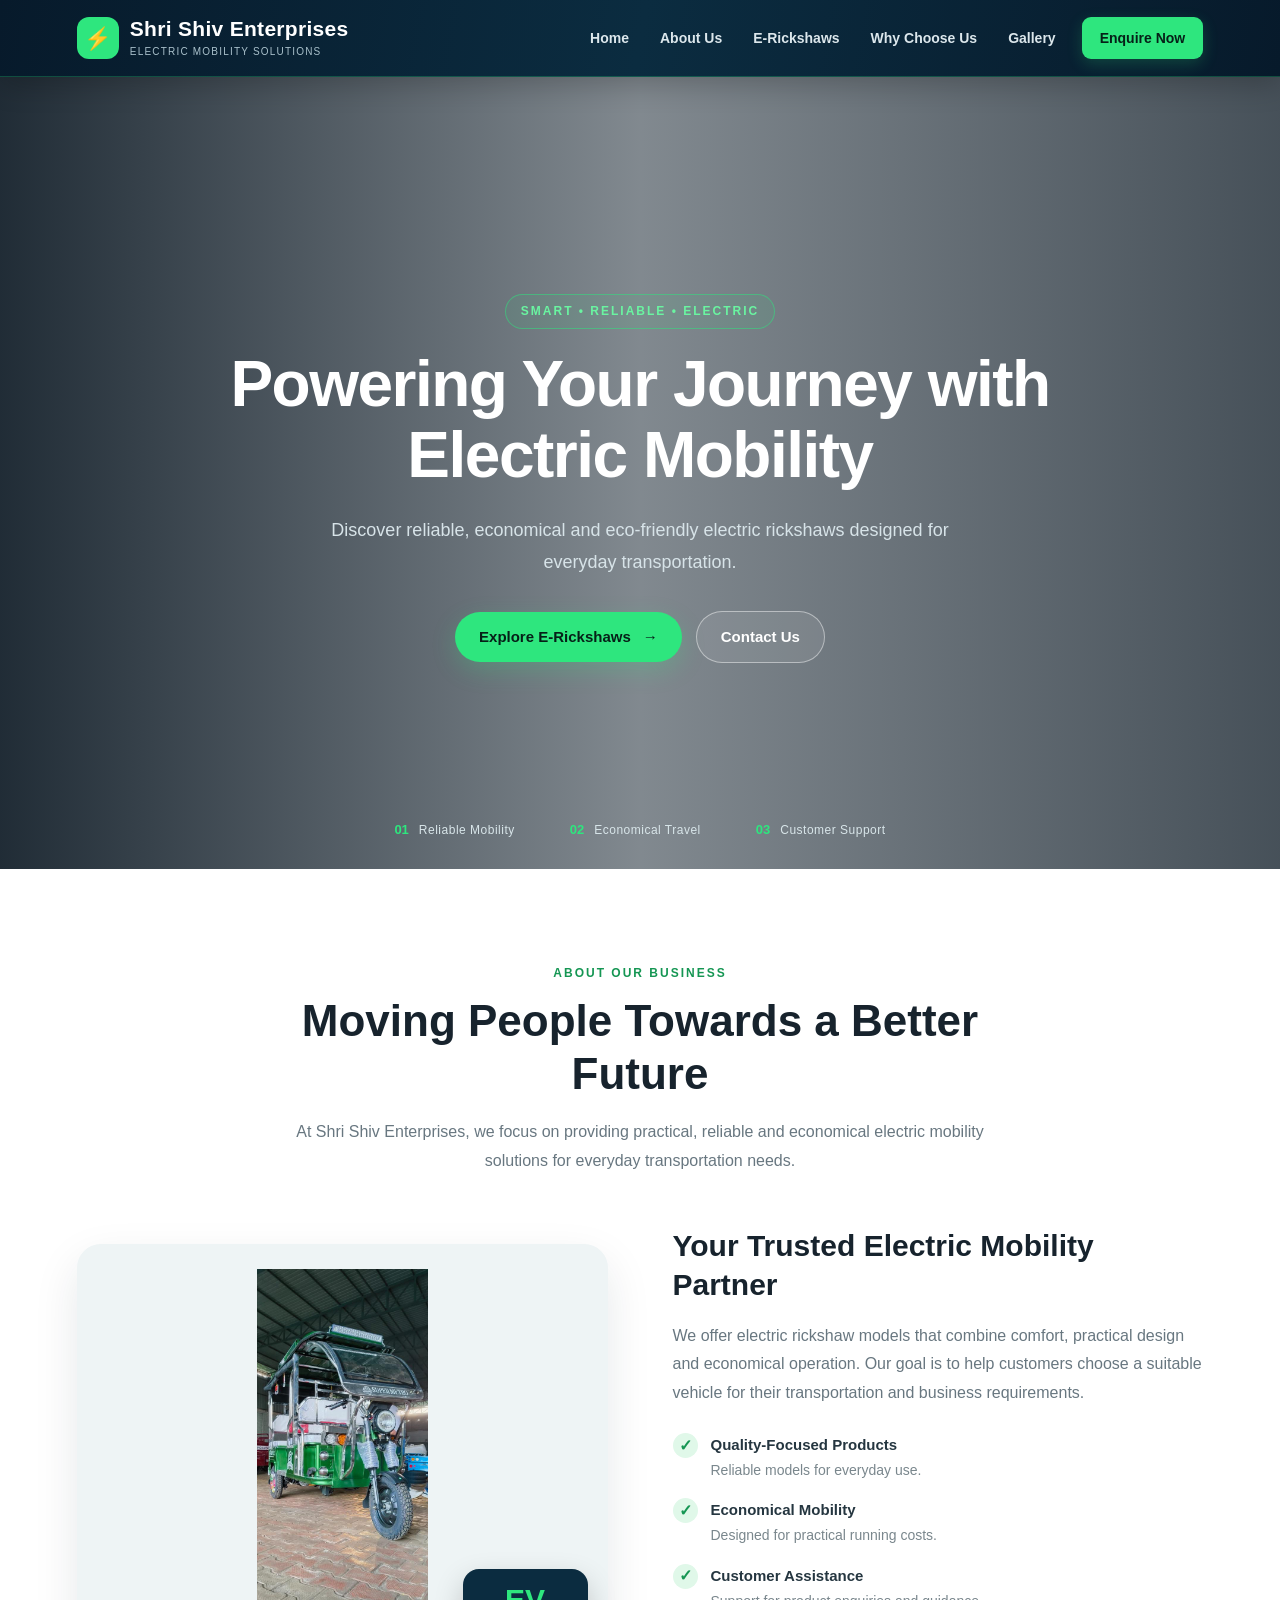
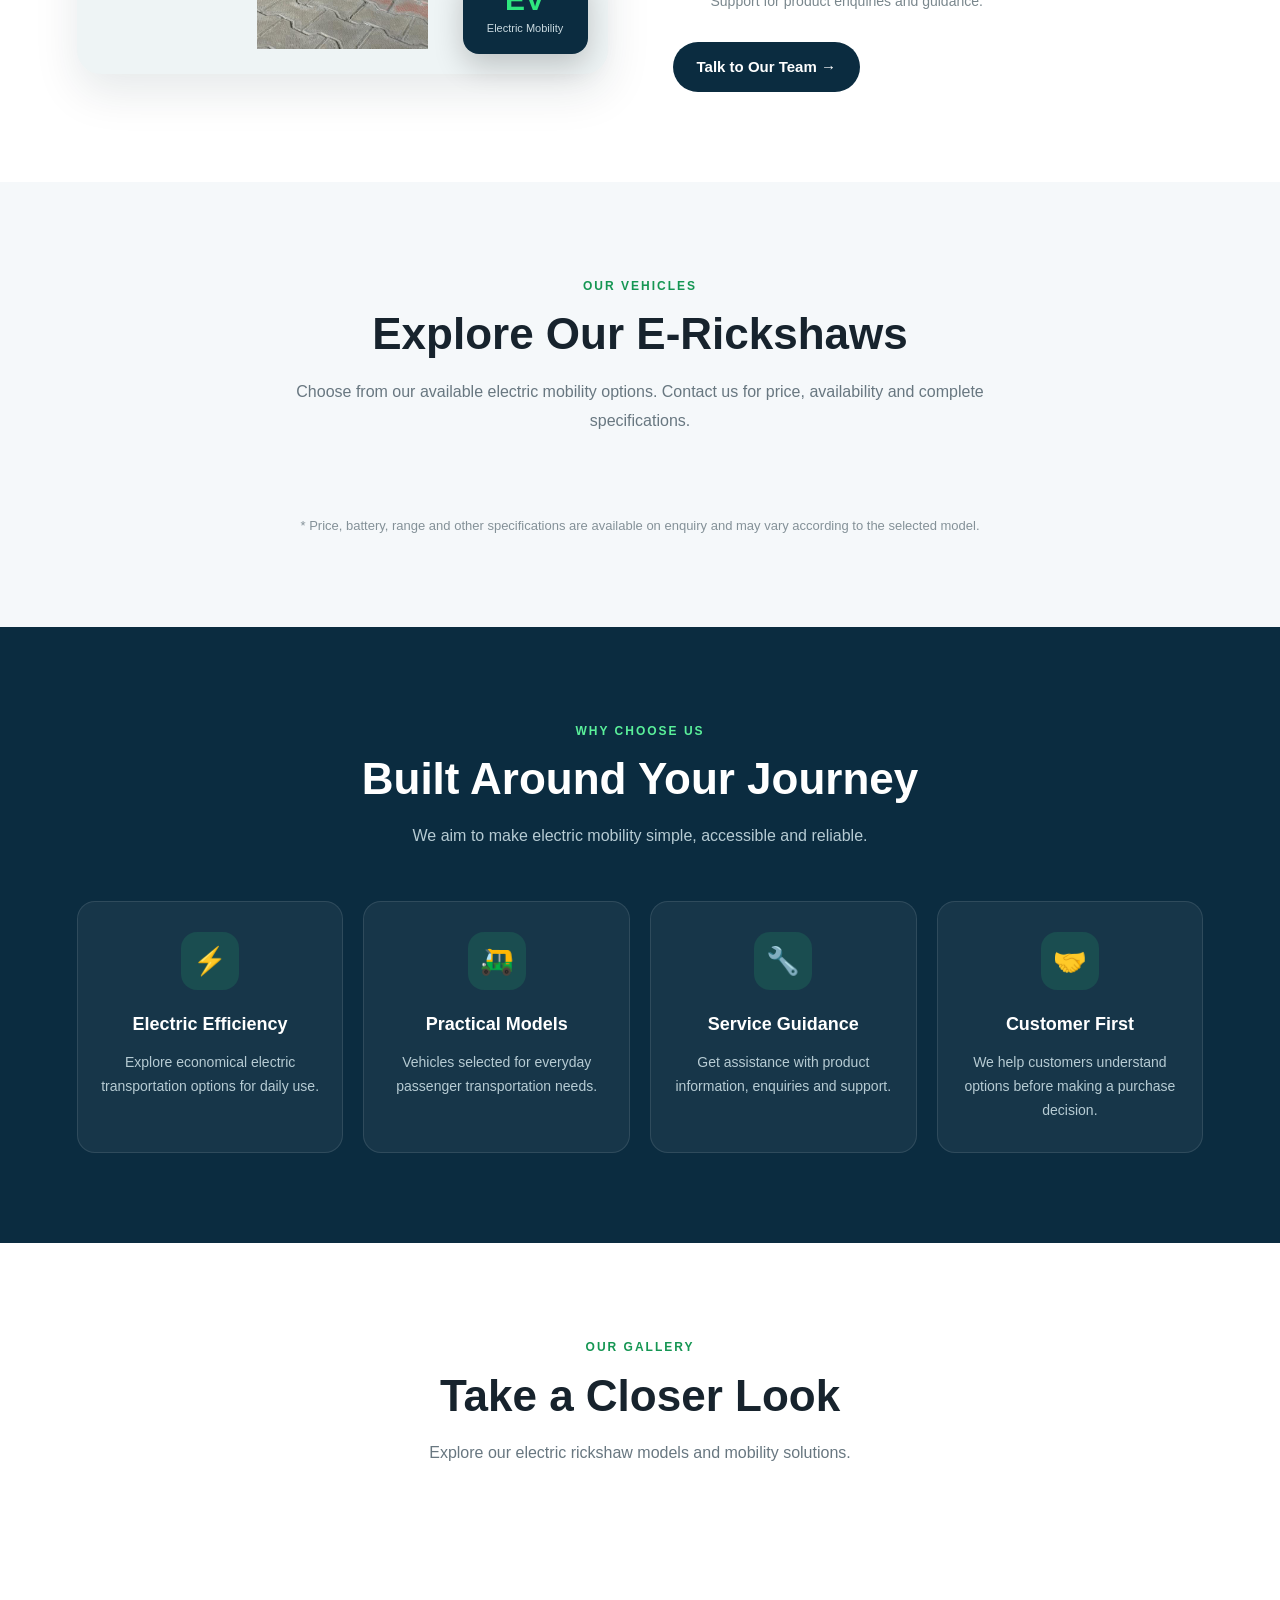
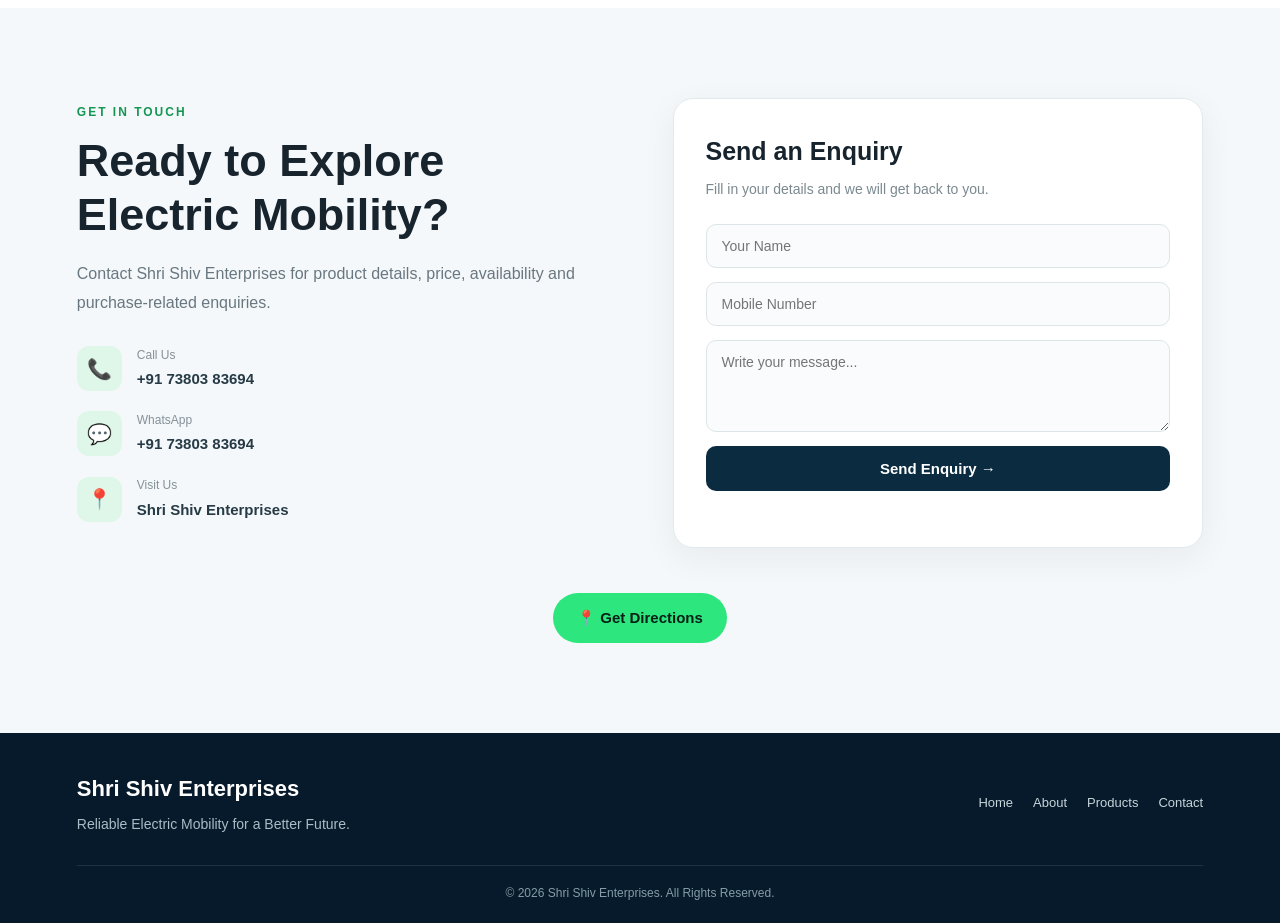
==== commit 00b0e1e4: "Fix video path" ====
--- a/index.html
+++ b/index.html
@@ -1,4 +1,3 @@
-```html
 <!DOCTYPE html>
 <html lang="en">
 
@@ -56,7 +55,7 @@
         <video class="hero-video" autoplay muted loop playsinline>
 
             <source
-                src="videos/moving 360.mp4"
+                src="Videos/moving 360.mp4"
                 type="video/mp4">
 
         </video>
@@ -1533,4 +1532,4 @@
 </body>
 
 </html>
-```
+
